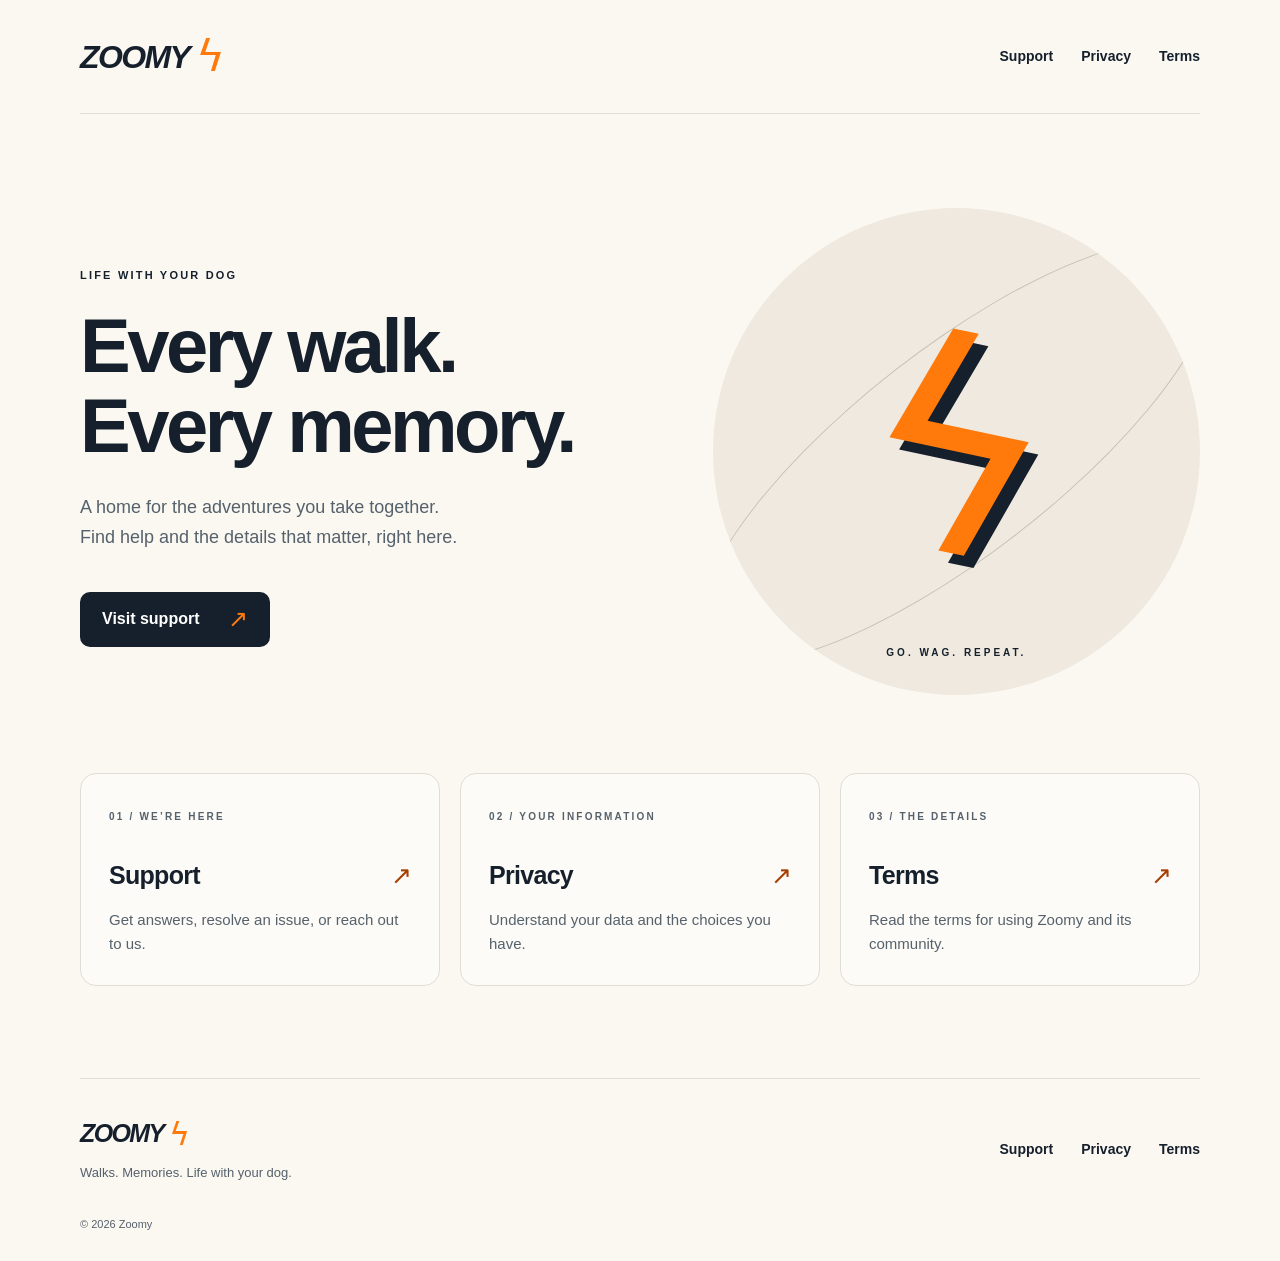
==== index.html @ a9e5b9d4 "Publish Zoomy support, privacy, and terms website" ====
<!doctype html>
<html lang="en"><head><meta charset="utf-8"><meta name="viewport" content="width=device-width, initial-scale=1">
<title>Support &amp; Privacy · Zoomy</title><meta name="description" content="Support, privacy information, and terms for Zoomy — walks, memories, and life with your dog.">
<meta name="color-scheme" content="light"><meta name="theme-color" content="#fbf8f2">
<link rel="icon" href="icon.svg" type="image/svg+xml"><link rel="stylesheet" href="style.css"></head>
<body><a class="skip" href="#main">Skip to content</a>
<header class="site-header"><a class="brand" href="index.html" aria-label="Zoomy home">ZOOMY <span aria-hidden="true">ϟ</span></a><nav aria-label="Main navigation"><a href="support.html">Support</a><a href="privacy.html">Privacy</a><a href="terms.html">Terms</a></nav></header>
<main id="main"><section class="hero"><div><p class="eyebrow">LIFE WITH YOUR DOG</p><h1>Every walk.<br>Every memory.</h1><p class="lead">A home for the adventures you take together.<br>Find help and the details that matter, right here.</p><a class="button" href="support.html">Visit support <span aria-hidden="true">↗</span></a></div><div class="hero-art" aria-hidden="true"><div class="orbit"></div><div class="bolt">ϟ</div><span class="art-caption">GO. WAG. REPEAT.</span></div></section><section class="resource-grid" aria-label="Zoomy resources"><a class="resource" href="support.html"><span class="eyebrow">01 / WE’RE HERE</span><h2>Support <span>↗</span></h2><p>Get answers, resolve an issue, or reach out to us.</p></a><a class="resource" href="privacy.html"><span class="eyebrow">02 / YOUR INFORMATION</span><h2>Privacy <span>↗</span></h2><p>Understand your data and the choices you have.</p></a><a class="resource" href="terms.html"><span class="eyebrow">03 / THE DETAILS</span><h2>Terms <span>↗</span></h2><p>Read the terms for using Zoomy and its community.</p></a></section></main>
<footer><a class="brand small" href="index.html">ZOOMY <span aria-hidden="true">ϟ</span></a><p>Walks. Memories. Life with your dog.</p><nav aria-label="Footer navigation"><a href="support.html">Support</a><a href="privacy.html">Privacy</a><a href="terms.html">Terms</a></nav><p class="copyright">© 2026 Zoomy</p></footer>
</body></html>
---- style.css ----
:root{--paper:#fbf8f2;--ink:#16202c;--muted:#55616b;--orange:#ff790b;--link:#a63f00;--line:#deded5;--card:#f0efe8;font-family:-apple-system,BlinkMacSystemFont,"Segoe UI",sans-serif;color:var(--ink);background:var(--paper);font-synthesis:none;line-height:1.65}*{box-sizing:border-box}body{margin:0}a{color:var(--link);text-underline-offset:4px}a:hover{text-decoration-thickness:2px}a:focus-visible,summary:focus-visible{outline:3px solid #a63f00;outline-offset:5px;border-radius:3px}.skip{position:absolute;left:16px;top:-100px;background:var(--ink);color:white;padding:12px;z-index:10}.skip:focus{top:12px}.site-header,main,footer{width:min(1120px,calc(100% - 64px));margin:auto}.site-header{display:flex;justify-content:space-between;align-items:center;padding:30px 0;border-bottom:1px solid var(--line);gap:24px}.brand{font-size:32px;font-weight:850;font-style:italic;text-decoration:none;letter-spacing:-1.6px;color:var(--ink);line-height:1.2;white-space:nowrap}.brand span{color:var(--orange);font-style:normal;font-size:44px;vertical-align:-3px}.brand.small{font-size:25px}.brand.small span{font-size:32px}nav{display:flex;gap:28px;flex-wrap:wrap}nav a{color:var(--ink);font-size:14px;font-weight:600;text-decoration:none;min-height:44px;display:inline-flex;align-items:center}nav a[aria-current]{text-decoration:underline;text-decoration-color:var(--orange);text-decoration-thickness:3px}.eyebrow{font-size:11px;letter-spacing:2.2px;font-weight:750;line-height:1.5}.hero{padding:94px 0 78px;display:grid;grid-template-columns:1.2fr 1fr;gap:48px;align-items:center}h1{font-size:clamp(42px,6vw,76px);letter-spacing:-3.5px;line-height:1.06;font-weight:780;margin:22px 0 26px}h2{font-size:25px;letter-spacing:-.7px;line-height:1.25;margin:12px 0 16px}.lead{font-size:18px;line-height:1.65;color:var(--muted);max-width:620px}.button{display:inline-flex;align-items:center;justify-content:space-between;gap:28px;background:var(--ink);color:white;text-decoration:none;padding:14px 22px;border-radius:10px;font-weight:650;min-height:50px}.hero .button{margin-top:22px}.button:hover{background:#303c49}.button span{color:var(--orange);font-size:24px;line-height:1}.hero-art{position:relative;aspect-ratio:1;display:grid;place-items:center;background:#efe9df;border-radius:50%;isolation:isolate;overflow:hidden}.orbit{position:absolute;width:130%;height:42%;border:1px solid #c8c1b5;border-radius:50%;transform:rotate(-38deg)}.bolt{font-size:290px;font-weight:800;line-height:1;color:var(--orange);transform:rotate(12deg);text-shadow:12px 10px 0 var(--ink)}.art-caption{position:absolute;bottom:34px;font-size:10px;letter-spacing:3px;font-weight:800}.resource-grid{display:grid;grid-template-columns:repeat(3,1fr);gap:20px;padding-bottom:92px}.resource{display:block;padding:28px;border:1px solid var(--line);border-radius:16px;text-decoration:none;color:var(--ink);background:rgba(255,255,255,.35)}.resource:hover{background:white;border-color:#c8c1b5}.resource .eyebrow{font-size:10px;color:var(--muted)}.resource h2{display:flex;justify-content:space-between;margin-top:32px}.resource h2 span{color:var(--link)}.resource p{font-size:15px;color:var(--muted);margin-bottom:0}.page-heading{padding:64px 0 38px;max-width:860px}.page-heading h1{font-size:clamp(40px,5.8vw,64px);letter-spacing:-2.8px}.date{font-size:13px;color:var(--muted)}.legal-layout{display:grid;grid-template-columns:230px minmax(0,1fr);gap:70px;align-items:start;padding:14px 0 76px}.legal-layout aside{position:sticky;top:28px;font-size:13px}.legal-layout aside summary{font-weight:750;cursor:pointer;min-height:44px;padding-top:10px}.legal-layout aside ol{list-style:none;padding:0;margin:6px 0}.legal-layout aside li{margin:0}.legal-layout aside a{display:block;color:var(--muted);text-decoration:none;padding:7px 0}.legal-layout aside a:hover{color:var(--link)}article{max-width:750px;font-size:16px;overflow-wrap:anywhere}article>p:first-child{font-size:18px;margin-top:0}article section{scroll-margin-top:24px;margin:34px 0}article h2{font-size:23px}article p{margin:14px 0;color:#37424c}.note{background:var(--card);border-radius:12px;padding:22px;margin-top:36px}.support-grid{display:grid;grid-template-columns:.85fr 1.25fr;gap:64px;padding:12px 0 56px;align-items:start}.contact-card{background:var(--ink);color:white;border-radius:18px;padding:32px}.contact-card .eyebrow{color:#ffb67e}.contact-card h2{font-size:29px;margin-top:28px}.contact-card p{color:#d7dce1}.contact-card .button{background:var(--orange);color:var(--ink);margin-top:14px}.contact-card .button span{color:var(--ink)}.contact-card a.email{color:#fff;font-size:15px;overflow-wrap:anywhere}.contact-card .fine{font-size:13px;margin-top:28px;color:#bac4cc}.help h2{margin-top:0;margin-bottom:22px}.help details{border-top:1px solid var(--line);padding:0}.help details:last-child{border-bottom:1px solid var(--line)}.help summary{cursor:pointer;font-weight:650;padding:21px 26px 21px 0;min-height:54px;line-height:1.4}.help details p{color:var(--muted);font-size:15px;margin:0 0 22px}.bottom-note{border-top:1px solid var(--line);padding:24px 0 56px}.bottom-note p{font-weight:650}.bottom-note a{display:inline-block;margin-right:26px;min-height:44px}footer{border-top:1px solid var(--line);padding:36px 0 28px;display:grid;grid-template-columns:1fr auto;gap:8px 32px}footer p{color:var(--muted);font-size:13px;margin:0}footer nav{grid-column:2;grid-row:1 / span 2}footer .copyright{grid-column:1 / -1;font-size:11px;margin-top:24px}
@media(max-width:760px){.site-header,main,footer{width:calc(100% - 40px)}.site-header{padding:22px 0;gap:12px}.brand{font-size:26px}.brand span{font-size:34px}nav{gap:18px}nav a{font-size:13px}.hero{grid-template-columns:1fr;padding:54px 0 44px;gap:36px}h1{letter-spacing:-2px}.hero-art{width:240px;justify-self:center}.bolt{font-size:185px}.art-caption{bottom:22px;font-size:8px}.resource-grid{grid-template-columns:1fr;gap:14px;padding-bottom:54px}.resource{padding:24px}.resource h2{margin-top:18px}.page-heading{padding:42px 0 22px}.page-heading h1{letter-spacing:-1.8px}.legal-layout{grid-template-columns:1fr;gap:32px;padding-top:0}.legal-layout aside{position:static;background:var(--card);padding:12px 22px;border-radius:14px}.legal-layout aside ol{columns:2;column-gap:22px}.legal-layout aside li{break-inside:avoid}article{font-size:16px}.support-grid{grid-template-columns:1fr;gap:38px}.contact-card{padding:26px}.contact-card h2{font-size:28px}footer{grid-template-columns:1fr}footer nav{grid-column:1;grid-row:auto;margin-top:14px}footer .copyright{margin-top:10px}}
@media(max-width:380px){.site-header{flex-wrap:wrap}nav{gap:24px}.legal-layout aside ol{columns:1}h1{font-size:40px}}
@media(prefers-reduced-motion:no-preference){a{transition:background-color .15s,border-color .15s}}
@media print{.site-header,footer,aside,.skip{display:none}main{width:100%}.legal-layout{display:block}.page-heading{padding:0}article{max-width:none}a{color:inherit}.note{border:1px solid #ccc}}
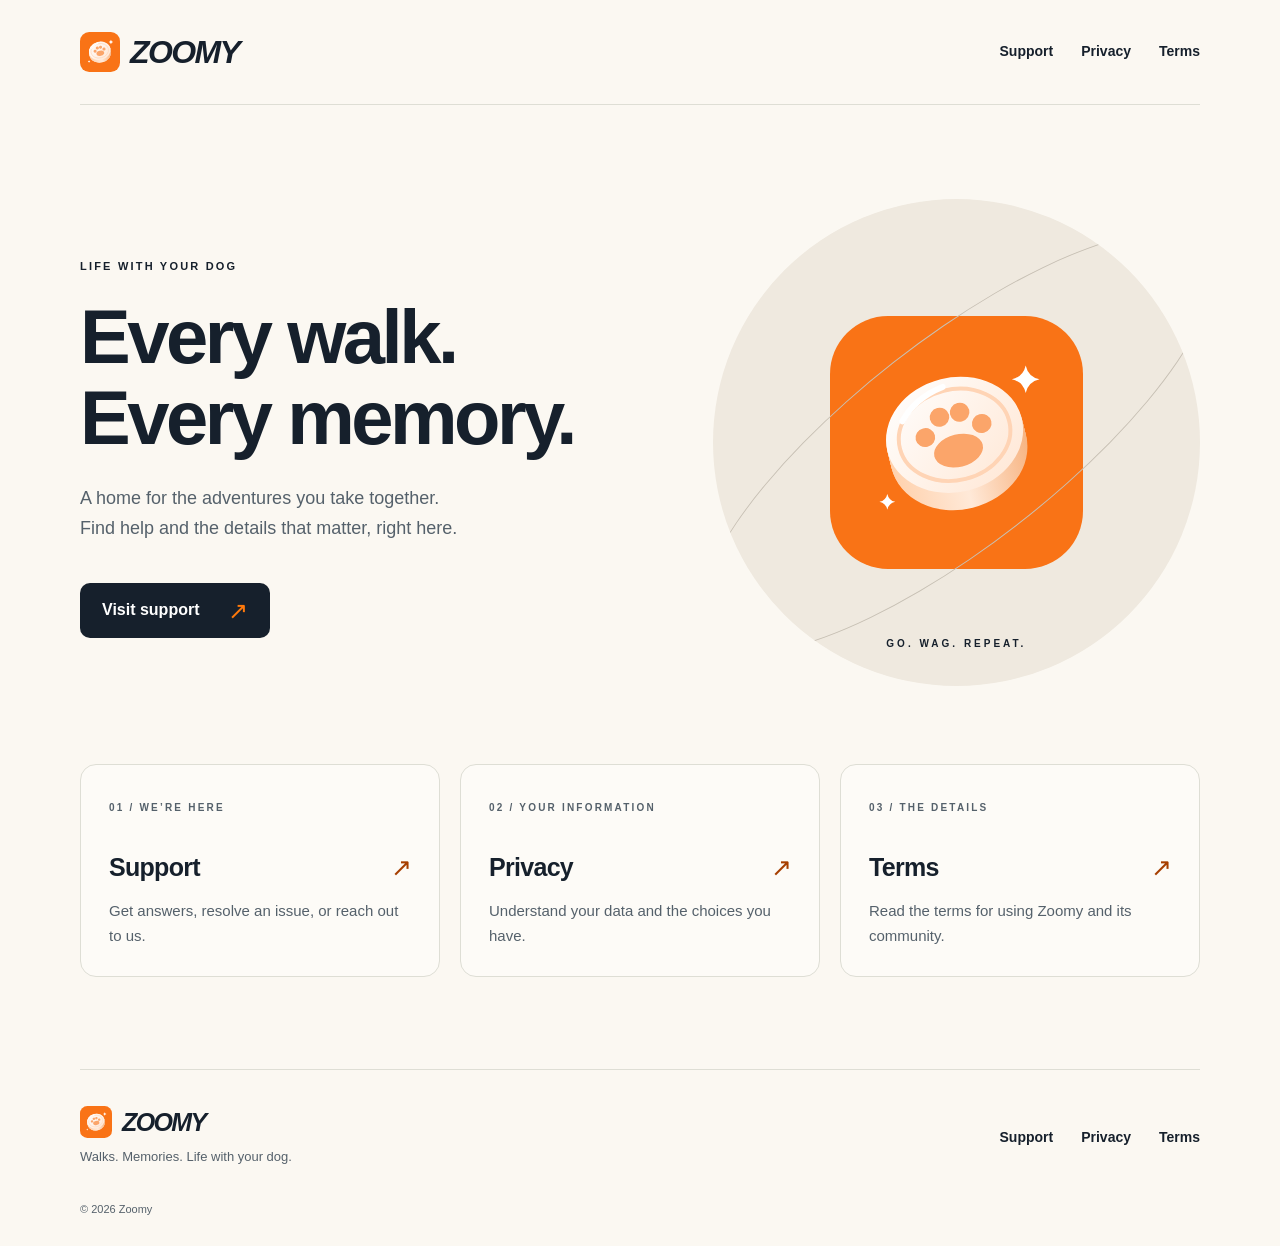
==== commit f99d215d: "Replace lightning bolt with the Zoomy coin mark Header/footer logo, home hero art and favicon now us" ====
--- a/index.html
+++ b/index.html
@@ -4,7 +4,7 @@
 <meta name="color-scheme" content="light"><meta name="theme-color" content="#fbf8f2">
 <link rel="icon" href="icon.svg" type="image/svg+xml"><link rel="stylesheet" href="style.css"></head>
 <body><a class="skip" href="#main">Skip to content</a>
-<header class="site-header"><a class="brand" href="index.html" aria-label="Zoomy home">ZOOMY <span aria-hidden="true">ϟ</span></a><nav aria-label="Main navigation"><a href="support.html">Support</a><a href="privacy.html">Privacy</a><a href="terms.html">Terms</a></nav></header>
-<main id="main"><section class="hero"><div><p class="eyebrow">LIFE WITH YOUR DOG</p><h1>Every walk.<br>Every memory.</h1><p class="lead">A home for the adventures you take together.<br>Find help and the details that matter, right here.</p><a class="button" href="support.html">Visit support <span aria-hidden="true">↗</span></a></div><div class="hero-art" aria-hidden="true"><div class="orbit"></div><div class="bolt">ϟ</div><span class="art-caption">GO. WAG. REPEAT.</span></div></section><section class="resource-grid" aria-label="Zoomy resources"><a class="resource" href="support.html"><span class="eyebrow">01 / WE’RE HERE</span><h2>Support <span>↗</span></h2><p>Get answers, resolve an issue, or reach out to us.</p></a><a class="resource" href="privacy.html"><span class="eyebrow">02 / YOUR INFORMATION</span><h2>Privacy <span>↗</span></h2><p>Understand your data and the choices you have.</p></a><a class="resource" href="terms.html"><span class="eyebrow">03 / THE DETAILS</span><h2>Terms <span>↗</span></h2><p>Read the terms for using Zoomy and its community.</p></a></section></main>
-<footer><a class="brand small" href="index.html">ZOOMY <span aria-hidden="true">ϟ</span></a><p>Walks. Memories. Life with your dog.</p><nav aria-label="Footer navigation"><a href="support.html">Support</a><a href="privacy.html">Privacy</a><a href="terms.html">Terms</a></nav><p class="copyright">© 2026 Zoomy</p></footer>
+<header class="site-header"><a class="brand" href="index.html" aria-label="Zoomy home"><img class="brand-mark" src="icon.svg" alt="" width="40" height="40">ZOOMY</a><nav aria-label="Main navigation"><a href="support.html">Support</a><a href="privacy.html">Privacy</a><a href="terms.html">Terms</a></nav></header>
+<main id="main"><section class="hero"><div><p class="eyebrow">LIFE WITH YOUR DOG</p><h1>Every walk.<br>Every memory.</h1><p class="lead">A home for the adventures you take together.<br>Find help and the details that matter, right here.</p><a class="button" href="support.html">Visit support <span aria-hidden="true">↗</span></a></div><div class="hero-art" aria-hidden="true"><div class="orbit"></div><img class="coin" src="icon.svg" alt="" width="220" height="220"><span class="art-caption">GO. WAG. REPEAT.</span></div></section><section class="resource-grid" aria-label="Zoomy resources"><a class="resource" href="support.html"><span class="eyebrow">01 / WE’RE HERE</span><h2>Support <span>↗</span></h2><p>Get answers, resolve an issue, or reach out to us.</p></a><a class="resource" href="privacy.html"><span class="eyebrow">02 / YOUR INFORMATION</span><h2>Privacy <span>↗</span></h2><p>Understand your data and the choices you have.</p></a><a class="resource" href="terms.html"><span class="eyebrow">03 / THE DETAILS</span><h2>Terms <span>↗</span></h2><p>Read the terms for using Zoomy and its community.</p></a></section></main>
+<footer><a class="brand small" href="index.html"><img class="brand-mark" src="icon.svg" alt="" width="40" height="40">ZOOMY</a><p>Walks. Memories. Life with your dog.</p><nav aria-label="Footer navigation"><a href="support.html">Support</a><a href="privacy.html">Privacy</a><a href="terms.html">Terms</a></nav><p class="copyright">© 2026 Zoomy</p></footer>
 </body></html>
--- a/style.css
+++ b/style.css
@@ -1,5 +1,5 @@
-:root{--paper:#fbf8f2;--ink:#16202c;--muted:#55616b;--orange:#ff790b;--link:#a63f00;--line:#deded5;--card:#f0efe8;font-family:-apple-system,BlinkMacSystemFont,"Segoe UI",sans-serif;color:var(--ink);background:var(--paper);font-synthesis:none;line-height:1.65}*{box-sizing:border-box}body{margin:0}a{color:var(--link);text-underline-offset:4px}a:hover{text-decoration-thickness:2px}a:focus-visible,summary:focus-visible{outline:3px solid #a63f00;outline-offset:5px;border-radius:3px}.skip{position:absolute;left:16px;top:-100px;background:var(--ink);color:white;padding:12px;z-index:10}.skip:focus{top:12px}.site-header,main,footer{width:min(1120px,calc(100% - 64px));margin:auto}.site-header{display:flex;justify-content:space-between;align-items:center;padding:30px 0;border-bottom:1px solid var(--line);gap:24px}.brand{font-size:32px;font-weight:850;font-style:italic;text-decoration:none;letter-spacing:-1.6px;color:var(--ink);line-height:1.2;white-space:nowrap}.brand span{color:var(--orange);font-style:normal;font-size:44px;vertical-align:-3px}.brand.small{font-size:25px}.brand.small span{font-size:32px}nav{display:flex;gap:28px;flex-wrap:wrap}nav a{color:var(--ink);font-size:14px;font-weight:600;text-decoration:none;min-height:44px;display:inline-flex;align-items:center}nav a[aria-current]{text-decoration:underline;text-decoration-color:var(--orange);text-decoration-thickness:3px}.eyebrow{font-size:11px;letter-spacing:2.2px;font-weight:750;line-height:1.5}.hero{padding:94px 0 78px;display:grid;grid-template-columns:1.2fr 1fr;gap:48px;align-items:center}h1{font-size:clamp(42px,6vw,76px);letter-spacing:-3.5px;line-height:1.06;font-weight:780;margin:22px 0 26px}h2{font-size:25px;letter-spacing:-.7px;line-height:1.25;margin:12px 0 16px}.lead{font-size:18px;line-height:1.65;color:var(--muted);max-width:620px}.button{display:inline-flex;align-items:center;justify-content:space-between;gap:28px;background:var(--ink);color:white;text-decoration:none;padding:14px 22px;border-radius:10px;font-weight:650;min-height:50px}.hero .button{margin-top:22px}.button:hover{background:#303c49}.button span{color:var(--orange);font-size:24px;line-height:1}.hero-art{position:relative;aspect-ratio:1;display:grid;place-items:center;background:#efe9df;border-radius:50%;isolation:isolate;overflow:hidden}.orbit{position:absolute;width:130%;height:42%;border:1px solid #c8c1b5;border-radius:50%;transform:rotate(-38deg)}.bolt{font-size:290px;font-weight:800;line-height:1;color:var(--orange);transform:rotate(12deg);text-shadow:12px 10px 0 var(--ink)}.art-caption{position:absolute;bottom:34px;font-size:10px;letter-spacing:3px;font-weight:800}.resource-grid{display:grid;grid-template-columns:repeat(3,1fr);gap:20px;padding-bottom:92px}.resource{display:block;padding:28px;border:1px solid var(--line);border-radius:16px;text-decoration:none;color:var(--ink);background:rgba(255,255,255,.35)}.resource:hover{background:white;border-color:#c8c1b5}.resource .eyebrow{font-size:10px;color:var(--muted)}.resource h2{display:flex;justify-content:space-between;margin-top:32px}.resource h2 span{color:var(--link)}.resource p{font-size:15px;color:var(--muted);margin-bottom:0}.page-heading{padding:64px 0 38px;max-width:860px}.page-heading h1{font-size:clamp(40px,5.8vw,64px);letter-spacing:-2.8px}.date{font-size:13px;color:var(--muted)}.legal-layout{display:grid;grid-template-columns:230px minmax(0,1fr);gap:70px;align-items:start;padding:14px 0 76px}.legal-layout aside{position:sticky;top:28px;font-size:13px}.legal-layout aside summary{font-weight:750;cursor:pointer;min-height:44px;padding-top:10px}.legal-layout aside ol{list-style:none;padding:0;margin:6px 0}.legal-layout aside li{margin:0}.legal-layout aside a{display:block;color:var(--muted);text-decoration:none;padding:7px 0}.legal-layout aside a:hover{color:var(--link)}article{max-width:750px;font-size:16px;overflow-wrap:anywhere}article>p:first-child{font-size:18px;margin-top:0}article section{scroll-margin-top:24px;margin:34px 0}article h2{font-size:23px}article p{margin:14px 0;color:#37424c}.note{background:var(--card);border-radius:12px;padding:22px;margin-top:36px}.support-grid{display:grid;grid-template-columns:.85fr 1.25fr;gap:64px;padding:12px 0 56px;align-items:start}.contact-card{background:var(--ink);color:white;border-radius:18px;padding:32px}.contact-card .eyebrow{color:#ffb67e}.contact-card h2{font-size:29px;margin-top:28px}.contact-card p{color:#d7dce1}.contact-card .button{background:var(--orange);color:var(--ink);margin-top:14px}.contact-card .button span{color:var(--ink)}.contact-card a.email{color:#fff;font-size:15px;overflow-wrap:anywhere}.contact-card .fine{font-size:13px;margin-top:28px;color:#bac4cc}.help h2{margin-top:0;margin-bottom:22px}.help details{border-top:1px solid var(--line);padding:0}.help details:last-child{border-bottom:1px solid var(--line)}.help summary{cursor:pointer;font-weight:650;padding:21px 26px 21px 0;min-height:54px;line-height:1.4}.help details p{color:var(--muted);font-size:15px;margin:0 0 22px}.bottom-note{border-top:1px solid var(--line);padding:24px 0 56px}.bottom-note p{font-weight:650}.bottom-note a{display:inline-block;margin-right:26px;min-height:44px}footer{border-top:1px solid var(--line);padding:36px 0 28px;display:grid;grid-template-columns:1fr auto;gap:8px 32px}footer p{color:var(--muted);font-size:13px;margin:0}footer nav{grid-column:2;grid-row:1 / span 2}footer .copyright{grid-column:1 / -1;font-size:11px;margin-top:24px}
-@media(max-width:760px){.site-header,main,footer{width:calc(100% - 40px)}.site-header{padding:22px 0;gap:12px}.brand{font-size:26px}.brand span{font-size:34px}nav{gap:18px}nav a{font-size:13px}.hero{grid-template-columns:1fr;padding:54px 0 44px;gap:36px}h1{letter-spacing:-2px}.hero-art{width:240px;justify-self:center}.bolt{font-size:185px}.art-caption{bottom:22px;font-size:8px}.resource-grid{grid-template-columns:1fr;gap:14px;padding-bottom:54px}.resource{padding:24px}.resource h2{margin-top:18px}.page-heading{padding:42px 0 22px}.page-heading h1{letter-spacing:-1.8px}.legal-layout{grid-template-columns:1fr;gap:32px;padding-top:0}.legal-layout aside{position:static;background:var(--card);padding:12px 22px;border-radius:14px}.legal-layout aside ol{columns:2;column-gap:22px}.legal-layout aside li{break-inside:avoid}article{font-size:16px}.support-grid{grid-template-columns:1fr;gap:38px}.contact-card{padding:26px}.contact-card h2{font-size:28px}footer{grid-template-columns:1fr}footer nav{grid-column:1;grid-row:auto;margin-top:14px}footer .copyright{margin-top:10px}}
+:root{--paper:#fbf8f2;--ink:#16202c;--muted:#55616b;--orange:#ff790b;--link:#a63f00;--line:#deded5;--card:#f0efe8;font-family:-apple-system,BlinkMacSystemFont,"Segoe UI",sans-serif;color:var(--ink);background:var(--paper);font-synthesis:none;line-height:1.65}*{box-sizing:border-box}body{margin:0}a{color:var(--link);text-underline-offset:4px}a:hover{text-decoration-thickness:2px}a:focus-visible,summary:focus-visible{outline:3px solid #a63f00;outline-offset:5px;border-radius:3px}.skip{position:absolute;left:16px;top:-100px;background:var(--ink);color:white;padding:12px;z-index:10}.skip:focus{top:12px}.site-header,main,footer{width:min(1120px,calc(100% - 64px));margin:auto}.site-header{display:flex;justify-content:space-between;align-items:center;padding:30px 0;border-bottom:1px solid var(--line);gap:24px}.brand{display:inline-flex;align-items:center;gap:10px;font-size:32px;font-weight:850;font-style:italic;text-decoration:none;letter-spacing:-1.6px;color:var(--ink);line-height:1.2;white-space:nowrap}.brand-mark{width:40px;height:40px;flex:none}.brand.small{font-size:25px}.brand.small .brand-mark{width:32px;height:32px}nav{display:flex;gap:28px;flex-wrap:wrap}nav a{color:var(--ink);font-size:14px;font-weight:600;text-decoration:none;min-height:44px;display:inline-flex;align-items:center}nav a[aria-current]{text-decoration:underline;text-decoration-color:var(--orange);text-decoration-thickness:3px}.eyebrow{font-size:11px;letter-spacing:2.2px;font-weight:750;line-height:1.5}.hero{padding:94px 0 78px;display:grid;grid-template-columns:1.2fr 1fr;gap:48px;align-items:center}h1{font-size:clamp(42px,6vw,76px);letter-spacing:-3.5px;line-height:1.06;font-weight:780;margin:22px 0 26px}h2{font-size:25px;letter-spacing:-.7px;line-height:1.25;margin:12px 0 16px}.lead{font-size:18px;line-height:1.65;color:var(--muted);max-width:620px}.button{display:inline-flex;align-items:center;justify-content:space-between;gap:28px;background:var(--ink);color:white;text-decoration:none;padding:14px 22px;border-radius:10px;font-weight:650;min-height:50px}.hero .button{margin-top:22px}.button:hover{background:#303c49}.button span{color:var(--orange);font-size:24px;line-height:1}.hero-art{position:relative;aspect-ratio:1;display:grid;place-items:center;background:#efe9df;border-radius:50%;isolation:isolate;overflow:hidden}.orbit{position:absolute;width:130%;height:42%;border:1px solid #c8c1b5;border-radius:50%;transform:rotate(-38deg)}.coin{width:52%;height:auto}.art-caption{position:absolute;bottom:34px;font-size:10px;letter-spacing:3px;font-weight:800}.resource-grid{display:grid;grid-template-columns:repeat(3,1fr);gap:20px;padding-bottom:92px}.resource{display:block;padding:28px;border:1px solid var(--line);border-radius:16px;text-decoration:none;color:var(--ink);background:rgba(255,255,255,.35)}.resource:hover{background:white;border-color:#c8c1b5}.resource .eyebrow{font-size:10px;color:var(--muted)}.resource h2{display:flex;justify-content:space-between;margin-top:32px}.resource h2 span{color:var(--link)}.resource p{font-size:15px;color:var(--muted);margin-bottom:0}.page-heading{padding:64px 0 38px;max-width:860px}.page-heading h1{font-size:clamp(40px,5.8vw,64px);letter-spacing:-2.8px}.date{font-size:13px;color:var(--muted)}.legal-layout{display:grid;grid-template-columns:230px minmax(0,1fr);gap:70px;align-items:start;padding:14px 0 76px}.legal-layout aside{position:sticky;top:28px;font-size:13px}.legal-layout aside summary{font-weight:750;cursor:pointer;min-height:44px;padding-top:10px}.legal-layout aside ol{list-style:none;padding:0;margin:6px 0}.legal-layout aside li{margin:0}.legal-layout aside a{display:block;color:var(--muted);text-decoration:none;padding:7px 0}.legal-layout aside a:hover{color:var(--link)}article{max-width:750px;font-size:16px;overflow-wrap:anywhere}article>p:first-child{font-size:18px;margin-top:0}article section{scroll-margin-top:24px;margin:34px 0}article h2{font-size:23px}article p{margin:14px 0;color:#37424c}.note{background:var(--card);border-radius:12px;padding:22px;margin-top:36px}.support-grid{display:grid;grid-template-columns:.85fr 1.25fr;gap:64px;padding:12px 0 56px;align-items:start}.contact-card{background:var(--ink);color:white;border-radius:18px;padding:32px}.contact-card .eyebrow{color:#ffb67e}.contact-card h2{font-size:29px;margin-top:28px}.contact-card p{color:#d7dce1}.contact-card .button{background:var(--orange);color:var(--ink);margin-top:14px}.contact-card .button span{color:var(--ink)}.contact-card a.email{color:#fff;font-size:15px;overflow-wrap:anywhere}.contact-card .fine{font-size:13px;margin-top:28px;color:#bac4cc}.help h2{margin-top:0;margin-bottom:22px}.help details{border-top:1px solid var(--line);padding:0}.help details:last-child{border-bottom:1px solid var(--line)}.help summary{cursor:pointer;font-weight:650;padding:21px 26px 21px 0;min-height:54px;line-height:1.4}.help details p{color:var(--muted);font-size:15px;margin:0 0 22px}.bottom-note{border-top:1px solid var(--line);padding:24px 0 56px}.bottom-note p{font-weight:650}.bottom-note a{display:inline-block;margin-right:26px;min-height:44px}footer{border-top:1px solid var(--line);padding:36px 0 28px;display:grid;grid-template-columns:1fr auto;gap:8px 32px}footer p{color:var(--muted);font-size:13px;margin:0}footer nav{grid-column:2;grid-row:1 / span 2}footer .copyright{grid-column:1 / -1;font-size:11px;margin-top:24px}
+@media(max-width:760px){.site-header,main,footer{width:calc(100% - 40px)}.site-header{padding:22px 0;gap:12px}.brand{font-size:26px}.brand-mark{width:34px;height:34px}nav{gap:18px}nav a{font-size:13px}.hero{grid-template-columns:1fr;padding:54px 0 44px;gap:36px}h1{letter-spacing:-2px}.hero-art{width:240px;justify-self:center}.art-caption{bottom:22px;font-size:8px}.resource-grid{grid-template-columns:1fr;gap:14px;padding-bottom:54px}.resource{padding:24px}.resource h2{margin-top:18px}.page-heading{padding:42px 0 22px}.page-heading h1{letter-spacing:-1.8px}.legal-layout{grid-template-columns:1fr;gap:32px;padding-top:0}.legal-layout aside{position:static;background:var(--card);padding:12px 22px;border-radius:14px}.legal-layout aside ol{columns:2;column-gap:22px}.legal-layout aside li{break-inside:avoid}article{font-size:16px}.support-grid{grid-template-columns:1fr;gap:38px}.contact-card{padding:26px}.contact-card h2{font-size:28px}footer{grid-template-columns:1fr}footer nav{grid-column:1;grid-row:auto;margin-top:14px}footer .copyright{margin-top:10px}}
 @media(max-width:380px){.site-header{flex-wrap:wrap}nav{gap:24px}.legal-layout aside ol{columns:1}h1{font-size:40px}}
 @media(prefers-reduced-motion:no-preference){a{transition:background-color .15s,border-color .15s}}
 @media print{.site-header,footer,aside,.skip{display:none}main{width:100%}.legal-layout{display:block}.page-heading{padding:0}article{max-width:none}a{color:inherit}.note{border:1px solid #ccc}}
